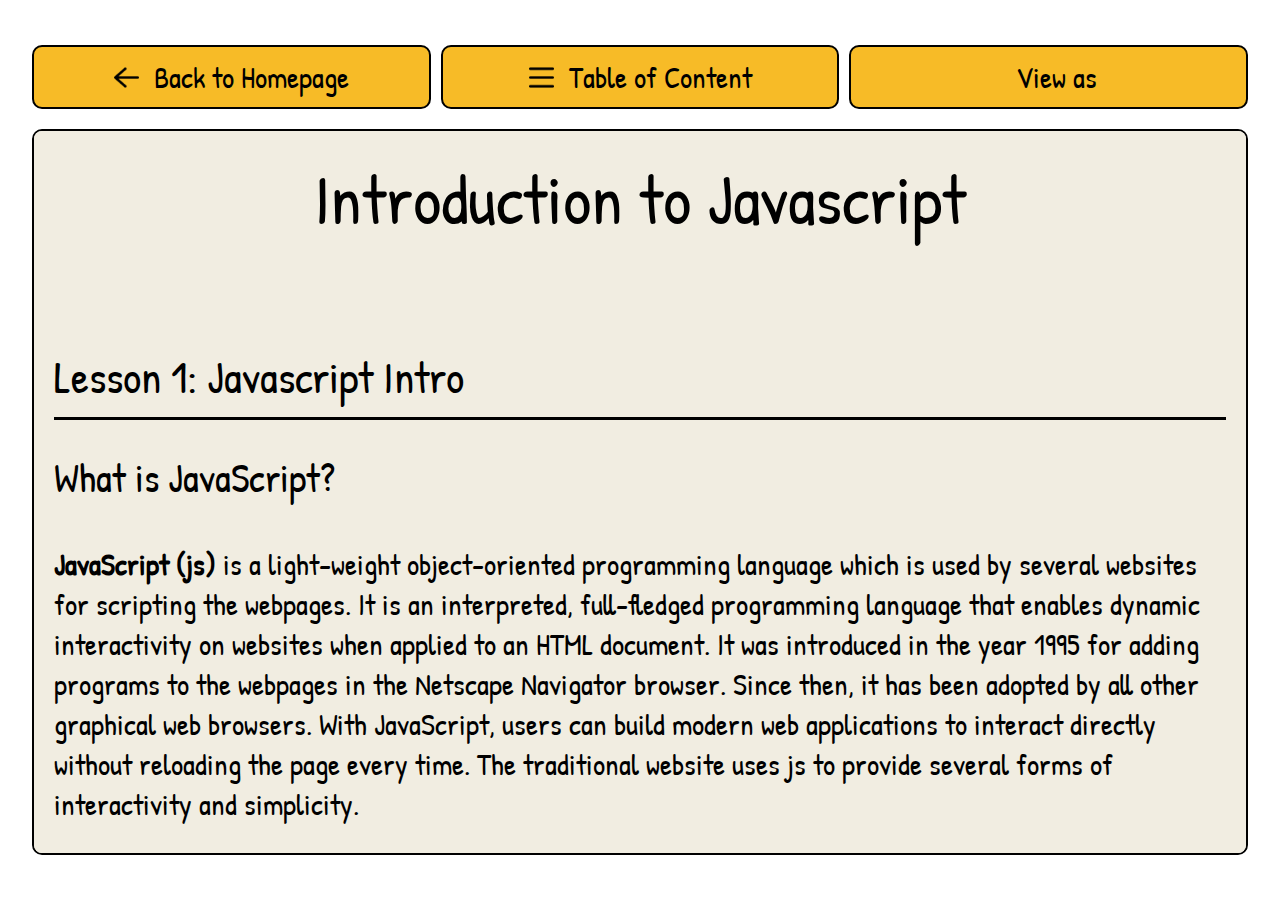
==== week1Module.html @ 113d8185 "Add files via upload" ====
<!DOCTYPE html>
<html lang="en">
<head>
    <meta charset="UTF-8">
    <meta name="viewport" content="width=device-width, initial-scale=1.0">
    <link rel="preconnect" href="https://fonts.googleapis.com">
    <link rel="preconnect" href="https://fonts.gstatic.com" crossorigin>
    <link href="https://fonts.googleapis.com/css2?family=Patrick+Hand&display=swap" rel="stylesheet">
    <link rel="icon" href="Logo.png">
    <link rel="stylesheet" href="module.css">
    <title>Week 1 Module: Introduction to Javascript</title>
</head>
<body>
    <div class="container">
        <div class="buttonContainer">
            <button onclick="goToHome()"> 
                <img src="back-arrow.png" alt="">
                <p>Back to Homepage</p>
            </button>
            <button onclick="showTOC()">
                <img src="hamburger.png" alt="">
                <p>Table of Content</p>
            </button>
            <button onclick="showView()">
                <img src="view.png" alt="">
                <p>View as</p>
            </button>
        </div>

        <div class="tableOfContent" id="tableOfContent">
            <button class="closeBtn" onclick="hideTOC()">
                <img src="close.png">
            </button>
            <a href="#lesson1">Javascript intro</a>
            <a href="#lesson2">Javascript features</a>
            <a href="#lesson3">Javascript history</a>
            <a href="#lesson4">Javascript application</a>
        </div>

        <div class="view" id="view">
            <button class="closeBtn" onclick="hideView()">
                <img src="close.png">
            </button>
            <button class="optionBtn">
                <img src="pdf.png" alt="">
                <p>PDF File</p>
            </button>
            <button class="optionBtn">
                <img src="ppt.png" alt="">
                <p>Power Point Presentation</p>
            </button>
        </div>

        <div class="mainContent">
            <div class="mainTitle">Introduction to Javascript</div>

            <!-- Lesson 1: Javascript Intro -->
            <div class="lessonTitle" id="lesson1">Lesson 1: Javascript Intro</div>
            <div class="content">
                <p class="muchBiggerText">
                    What is JavaScript?
                </p>
                <br>
                <p>
                    <span class="highlight"><span class="bold">JavaScript (js)</span> is a light-weight object-oriented programming language which is 
                        used by several websites for scripting the webpages.</span> It is an interpreted, full-fledged 
                    programming language that enables dynamic interactivity on websites when applied to 
                    an HTML document. It was introduced in the year 1995 for adding programs to the 
                    webpages in the Netscape Navigator browser. Since then, it has been adopted by all 
                    other graphical web browsers. With JavaScript, users can build modern web 
                    applications to interact directly without reloading the page every time. The traditional 
                    website uses js to provide several forms of interactivity and simplicity.
                </p>
                <br>
                <p>
                    Although, JavaScript has no connectivity with Java programming language. The name 
                    was suggested and provided in the times when Java was gaining popularity in the 
                    market. In addition to web browsers, databases such as CouchDB and MongoDB uses 
                    JavaScript as their scripting and query language.
                </p>
            </div>

            <!-- Lesson 2: Javascript Features -->
            <div class="lessonTitle" id="lesson2">Lesson 2: Javascript Features</div>
            <div class="content">
                <p>
                    <p class="muchBiggerText">Javascript also have features and these are:</p>
                    <br>
                    <li>
                        All popular web browsers support JavaScript as they provide built-in execution environments.
                    </li>
                    <li>
                        JavaScript follows the syntax and structure of the C programming language. Thus, it is a structured programming language.
                    </li>
                    <li>
                        JavaScript is a weakly typed language, where certain types are implicitly cast(depending on the operation).
                    </li>
                    <li>
                        JavaScript is an object-oriented programming language that uses prototypes rather than using classes for inheritance.                        
                    </li>
                    <li>
                        It is a light-weighted and interpreted language.
                    </li>
                    <li>
                        It is a case-sensitive language.
                    </li>
                    <li>
                        JavaScript is supportable in several operating systems including, Windows, macOS, etc.
                    </li>
                    <li>
                        It provides good control to the users over the web browsers.
                    </li>
                </p>
            </div>

            <!-- Lesson 3: Javascript History -->
            <div class="lessonTitle" id="lesson3">Lesson 3: Javascript History</div>
            <div class="content">
                <p>
                    In 1993, Mosaic, the first popular web browser, came into existence. In the year 
                    1994, Netscape was founded by Marc Andreessen. He realized that the web needed to 
                    become more dynamic. Thus, a 'glue language' was believed to be provided to HTML to 
                    make web designing easy for designers and part-time programmers. Consequently, in 
                    1995, the company recruited Brendan Eich intending to implement and embed Scheme 
                    programming language to the browser. But, before Brendan could start, the company 
                    merged with Sun Microsystems for adding Java into its Navigator so that it could 
                    compete with Microsoft over the web technologies and platforms. Now, two languages 
                    were there: Java and the scripting language. Further, Netscape decided to give a similar name to the scripting language as Java's. It led to 'Javascript'.
                </p>
                <br>
                <p>
                    Finally, in May 1995, Marc Andreessen coined the first code of Javascript named 
                    'Mocha'. Later, the marketing team replaced the name with 'LiveScript'. But, due to 
                    trademark reasons and certain other reasons, in December 1995, the language was 
                    finally renamed to 'JavaScript'. From then, JavaScript came into existence.
                </p>
            </div>

            <!-- Lesson 4: Javascript Application -->
            <div class="lessonTitle" id="lesson4">Lesson 4: Javascript Application</div>
            <div class="content">
                <p class="muchBiggerText">
                    JavaScript is used to create interactive websites. It is mainly used for:
                </p>
                <br>
                <li>
                    Client-side validation,
                </li>
                <li>
                    Dynamic drop-down menus,
                </li>
                <li>
                    Displaying date and time,
                </li>
                <li>
                    Displaying pop-up windows and dialog boxes (like an alert dialog box, confirm dialog box and prompt dialog box),
                </li>
                <li>
                    Displaying clocks etc.
                </li>
                <br>
                
                <div class="codeBox">
                    <img src="code1.png">
                </div>
            </div>
        </div>
    </div>

    <script>
        const TOC = document.getElementById('tableOfContent')
        const viewAs = document.getElementById('view')

        //Function to show Table of Contents
        function showTOC() {
            TOC.style.display = "flex"
            TOC.classList.add('showTocAnimation')
        }

        //Function to hide Table of Contents
        function hideTOC() {
            TOC.classList.remove('showTocAnimation')
            TOC.style.display = "none"
        }

        //Function to show view as options
        function showView() {
            viewAs.style.display = "flex"
            viewAs.classList.add('showViewAnimation')
        }

        //Function to hide view as options
        function hideView() {
            viewAs.classList.remove('showViewAnimation')
            viewAs.style.display = "none"
        }

        //Function to redirect to homepage
        function goToHome() {
            window.location.href = "homepage.html"
        }
    </script>
</body>
</html>
---- module.css ----
* {
    margin: 0;
    padding: 0;
    color: black;
    font-family: 'Patrick Hand';
    box-sizing: border-box;
}

body {
    display: flex;
    align-items: center;
    justify-content: center;
    width: 100%;
    height: 100dvh;
}

.container {
    width: 95%;
    height: 90%;
    position: relative;
    display: flex;
    flex-direction: column;
    align-items: center;
}

/* Design for button container */
.container .buttonContainer {
    display: flex;
    gap: 10px;
    margin-bottom: 20px;
    width: 100%;
}

/* Design for buttons */
.container .buttonContainer button {
    width: 100%;
    background-color: #F7BB27;
    display: flex;
    gap: 15px;
    align-items: center;
    border: 2px solid black;
    border-radius: 10px;
    padding: 10px;
    cursor: pointer;
    justify-content: center;
}
.container .buttonContainer button:active {
    transform: scale(0.95);
    transition-duration: 0.3s;
}

/* Design for image inside button */
.container .buttonContainer button img {
    height: 25px;
}

/* Design for text inside button */
.container .buttonContainer button p {
    font-size: 30px;
}

/* Design for Table of Content List */
.container .tableOfContent {
    display: flex;
    flex-direction: column;
    width: 33%;
    background-color: white;
    text-align: center;
    padding: 20px;
    gap: 10px;
    border: 2px solid black;
    border-radius: 10px;
    position: absolute;
    z-index: 1;
    top: 70px;
    display: none;
}

/* Design for Table of Content Links/Text */
.container .tableOfContent a {
    text-decoration: none;
    padding: 10px;
    width: 100%;
    border-radius: 5px;
    font-size: 25px;
}
.container .tableOfContent a:hover {
    background-color: rgb(231, 231, 231);
    transition-duration: 0.3s;
}

/* Design for close button for Table of Content */
.container .tableOfContent .closeBtn {
    width: 100%;
    padding: 10px;
    display: flex;
    align-items: center;
    justify-content: end;
    border: none;
    background-color: transparent;
}
.container .tableOfContent .closeBtn img {
    height: 20px;
    cursor: pointer;
}
.container .tableOfContent .closeBtn img:active {
    transform: scale(0.70);
    transition-duration: 0.3s;
}

/* Animation to show Table of Contents */
.showTocAnimation {
    animation-name: showTOC;
    animation-duration: 0.3s;
    animation-timing-function: ease-in;
    animation-iteration-count: 1;
}

@keyframes showTOC {
    from {
        transform: translateY(-300px);
        visibility: hidden;
    }
    to {
        transform: translateY(30px);
    }
}

/* Animation to hide Table of Contents */
.hideTocAnimation {
    animation-name: hideTOC;
    animation-duration: 0.3s;
    animation-timing-function: ease-in;
    animation-iteration-count: 1;
}

@keyframes hideTOC {
    from {
        transform: translateY(70px);
    }
    to {
        transform: translateY(-300px);
        visibility: hidden;
    }
}

/* Design for "view as" options */
.container .view {
    display: flex;
    flex-direction: column;
    width: 32.5%;
    background-color: white;
    text-align: center;
    padding: 20px;
    gap: 10px;
    border: 2px solid black;
    border-radius: 10px;
    position: absolute;
    z-index: 1;
    top: 70px;
    left: 67.5%;
    display: none;
}

/* Design for close button */
.container .view .closeBtn {
    width: 100%;
    padding: 10px;
    display: flex;
    align-items: center;
    justify-content: end;
    border: none;
    background-color: transparent;
}
.container .view .closeBtn img {
    height: 20px;
    cursor: pointer;
}
.container .view .closeBtn img:active {
    transform: scale(0.70);
    transition-duration: 0.3s;
}

/* Design for view as button list */
.container .view .optionBtn {
    text-decoration: none;
    padding: 10px;
    width: 100%;
    border-radius: 5px;
    font-size: 25px;
    cursor: pointer;
    background-color: transparent;
    border: none;
    display: flex;
    align-items: center;
    justify-content: center;
    gap: 20px;
}
.container .view .optionBtn:hover {
    background-color: rgb(231, 231, 231);
    transition-duration: 0.3s;
}

/* Desing for the image inside the view as buttons */
.container .view .optionBtn img {
    height: 30px;
}

/* Animation to show Table of Contents */
.showViewAnimation {
    animation-name: showView;
    animation-duration: 0.3s;
    animation-timing-function: ease-in;
    animation-iteration-count: 1;
}

@keyframes showView {
    from {
        transform: translateY(-300px);
        visibility: hidden;
    }
    to {
        transform: translateY(30px);
    }
}

/* Animation to hide Table of Contents */
.hideViewAnimation {
    animation-name: hideView;
    animation-duration: 0.3s;
    animation-timing-function: ease-in;
    animation-iteration-count: 1;
}

@keyframes hideView {
    from {
        transform: translateY(70px);
    }
    to {
        transform: translateY(-300px);
        visibility: hidden;
    }
}

/* Design for main content */
.container .mainContent {
    width: 100%;
    height: 100%;
    border: 2px solid black;
    padding: 20px;
    border-radius: 10px;
    text-align: center;
    overflow-y: scroll;
    background-color: #F1EDE1;
    scroll-behavior: smooth;
}

::-webkit-scrollbar {
    display: none;
}

/* Design for the main title */
.container .mainContent .mainTitle {
    font-size: 70px;
    margin-bottom: 100px;
}

/* Design for lesson Title */
.container .mainContent .lessonTitle {
    text-align: left;
    font-size: 45px;
    margin-bottom: 30px;
    border-bottom: 3px solid black;
    width: 100%;
    padding-bottom: 10px;
}

/* Design for content */
.container .mainContent .content {
    width: 100%;
    text-align: left;
    font-size: 30px;
    margin-bottom: 30px;
}

/* Design for bold class */
.container .mainContent .content p .bold {
    font-weight: bold;
}

/* Design for highlight class 
.container .mainContent .content p .highlight {
    width: fit-content;
    background-color: lightgray;
}
*/

/* Design for code box */
.container .mainContent .content .codeBox {
    height: 10%;
    width: 100%;
    display: flex;
}
.container .mainContent .content .codeBox img {
    height: 100%;
    width: 100%;
    border-radius: 5px;
    border: 3px solid black;
}


/* Design for much bigger text */
.container .mainContent .content .muchBiggerText {
    font-size: 40px;
}

/* ========================================================= */
/* ====================== TABLET VIEW ====================== */
/* ========================================================= */
@media screen and (max-width: 768px) {
    /* Design for image inside button */
    .container .buttonContainer button img {
        height: 20px;
    }

    /* Design for text inside button */
    .container .buttonContainer button p {
        font-size: 25px;
    }

    /* Design for Table of Content Links/Text */
    .container .tableOfContent a {
        font-size: 20px;
    }

    /* Design for view as button list */
    .container .view .optionBtn {
        font-size: 20px;
    }

    /* Desing for the image inside the view as buttons */
    .container .view .optionBtn img {
        height: 25px;
    }

    /* Design for the main title */
    .container .mainContent .mainTitle {
        font-size: 50px;
    }

    /* Design for lesson Title */
    .container .mainContent .lessonTitle {
        font-size: 40px;
    }

    /* Design for content */
    .container .mainContent .content {
        font-size: 25px;
    }

    /* Design for much bigger text */
    .container .mainContent .content .muchBiggerText {
        font-size: 25px;
    }
}

/* ========================================================= */
/* ====================== MOBILE VIEW ====================== */
/* ========================================================= */
@media screen and (max-width: 425px) {
    /* Design for table of content */
    .container .tableOfContent {
        width: 90%;
    }

    /* Design for view as container */
    .container .tableOfContent {
        top: 85px;
    }

    /* Design for "view as" options */
    .container .view {
        width: 90%;
        top: 85px;
        left: 5%;
    }

    /* Design for view as button list */
    .container .view .optionBtn {
        font-size: 20px;
    }

    /* Desing for the image inside the view as buttons */
    .container .view .optionBtn img {
        height: 30px;
    }

    /* Animation to show Table of Contents */
    .showViewAnimation {
        animation-name: showView;
        animation-duration: 0.3s;
        animation-timing-function: ease-in;
        animation-iteration-count: 1;
    }

    /* Design for image inside button */
    .container .buttonContainer button img {
        height: 15px;
    }

    /* Design for text inside button */
    .container .buttonContainer button p {
        font-size: 20px;
    }

    /* Design for the main title */
    .container .mainContent .mainTitle {
        font-size: 40px;
    }

    /* Design for lesson Title */
    .container .mainContent .lessonTitle {
        font-size: 30px;
    }

    /* Design for content */
    .container .mainContent .content {
        font-size: 20px;
    }

    /* Design for much bigger text */
    .container .mainContent .content .muchBiggerText {
        font-size: 25px;
    }
}
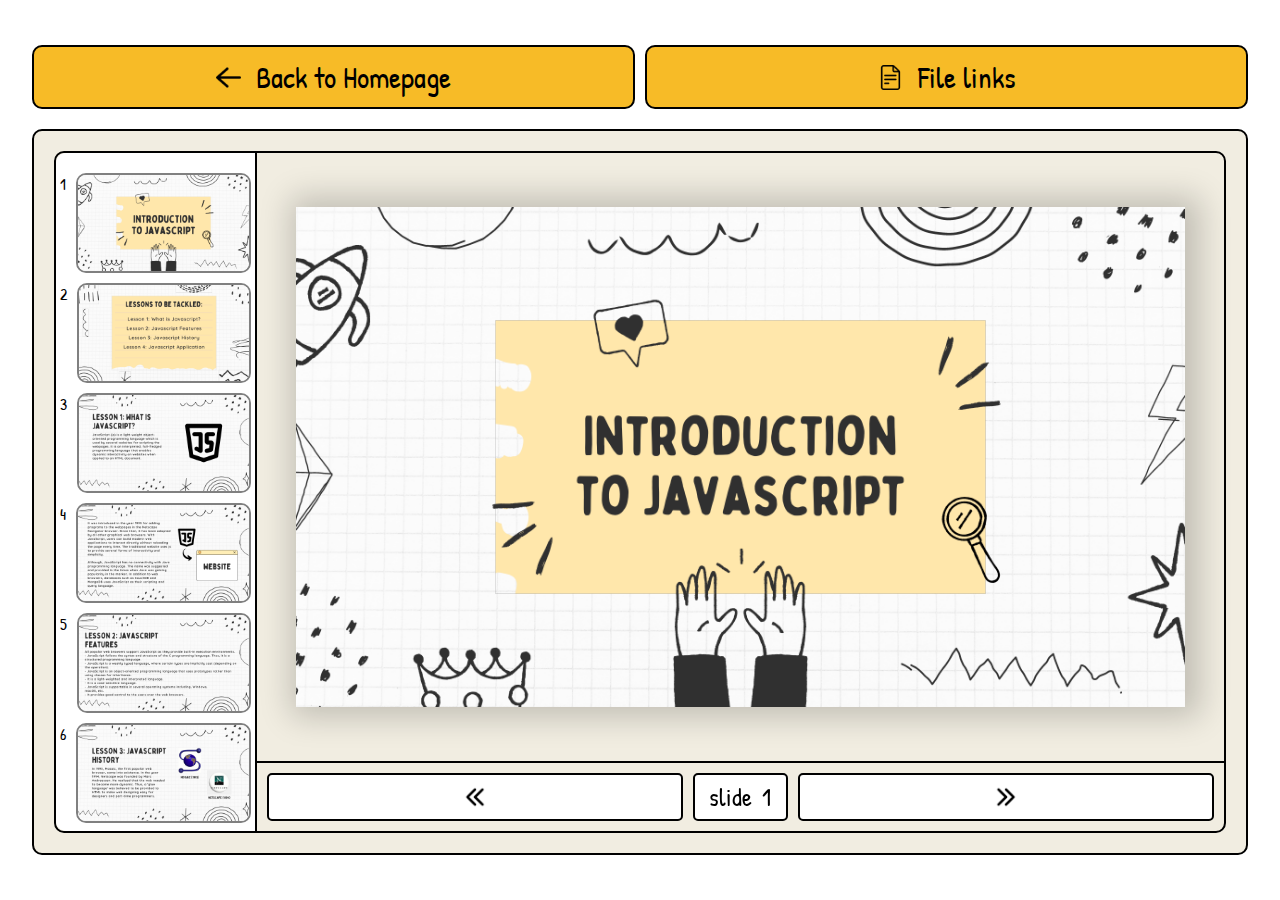
==== commit 5b60b32d: "Add files via upload" ====
--- a/week1Module.html
+++ b/week1Module.html
@@ -17,151 +17,85 @@
                 <img src="back-arrow.png" alt="">
                 <p>Back to Homepage</p>
             </button>
-            <button onclick="showTOC()">
-                <img src="hamburger.png" alt="">
-                <p>Table of Content</p>
+            <button onclick="showView()">
+                <img src="document.png" alt="">
+                <p>File links</p>
             </button>
-            <button onclick="showView()">
-                <img src="view.png" alt="">
-                <p>View as</p>
-            </button>
-        </div>
-
-        <div class="tableOfContent" id="tableOfContent">
-            <button class="closeBtn" onclick="hideTOC()">
-                <img src="close.png">
-            </button>
-            <a href="#lesson1">Javascript intro</a>
-            <a href="#lesson2">Javascript features</a>
-            <a href="#lesson3">Javascript history</a>
-            <a href="#lesson4">Javascript application</a>
         </div>
 
         <div class="view" id="view">
             <button class="closeBtn" onclick="hideView()">
                 <img src="close.png">
             </button>
-            <button class="optionBtn">
-                <img src="pdf.png" alt="">
-                <p>PDF File</p>
-            </button>
-            <button class="optionBtn">
-                <img src="ppt.png" alt="">
-                <p>Power Point Presentation</p>
-            </button>
+            <a href="https://cdn.fbsbx.com/v/t59.2708-21/151386082_770819666897575_1901080216390887080_n.pdf/Web-Development-4th-Quarter.pdf?_nc_cat=107&ccb=1-7&_nc_sid=2b0e22&_nc_eui2=AeGG5YiZfAIyf514VdfzyFKhr7Lo-Siz1Fuvsuj5KLPUW4N-5VxcyynCzh87qTei731RD3iJz98T0epo8TkoNqrc&_nc_ohc=h735pNy9fMkAX8tb8tc&_nc_ht=cdn.fbsbx.com&oh=03_AdQWgD7X4gr9s8c9zA1epqXO4qTBT8zAOikleT3JEeYbQg&oe=6602F5B1&dl=1" style="text-decoration: none;">
+                <button class="optionBtn">
+                    <img src="pdf.png" alt="">
+                    <p>PDF File</p>
+                </button>
+            </a>
+            <a href="https://cdn.fbsbx.com/v/t59.2708-21/434280670_831884545622688_9212167220445459350_n.pptx/WEEK-1-Introduction-to-Javascript.pptx?_nc_cat=104&ccb=1-7&_nc_sid=2b0e22&_nc_eui2=AeEG_3UCXKe158xSg6qVQ_hJb2melNfGlXlvaZ6U18aVeRP-LRxEWsd2Z-IyFSmMZux9y2mltfeaybG5aELuKDu3&_nc_ohc=OFA4au7sS2wAX8xJWNl&_nc_ht=cdn.fbsbx.com&oh=03_AdSWdqJQQa0I9IFAsvI5NX8eTigkp6XymYEsVWFVafjTgg&oe=660318F2&dl=1" style="text-decoration: none;">
+                <button class="optionBtn">
+                    <img src="ppt.png" alt="">
+                    <p>PPT File</p>
+                </button>
+            </a>
         </div>
 
         <div class="mainContent">
-            <div class="mainTitle">Introduction to Javascript</div>
-
-            <!-- Lesson 1: Javascript Intro -->
-            <div class="lessonTitle" id="lesson1">Lesson 1: Javascript Intro</div>
-            <div class="content">
-                <p class="muchBiggerText">
-                    What is JavaScript?
-                </p>
-                <br>
-                <p>
-                    <span class="highlight"><span class="bold">JavaScript (js)</span> is a light-weight object-oriented programming language which is 
-                        used by several websites for scripting the webpages.</span> It is an interpreted, full-fledged 
-                    programming language that enables dynamic interactivity on websites when applied to 
-                    an HTML document. It was introduced in the year 1995 for adding programs to the 
-                    webpages in the Netscape Navigator browser. Since then, it has been adopted by all 
-                    other graphical web browsers. With JavaScript, users can build modern web 
-                    applications to interact directly without reloading the page every time. The traditional 
-                    website uses js to provide several forms of interactivity and simplicity.
-                </p>
-                <br>
-                <p>
-                    Although, JavaScript has no connectivity with Java programming language. The name 
-                    was suggested and provided in the times when Java was gaining popularity in the 
-                    market. In addition to web browsers, databases such as CouchDB and MongoDB uses 
-                    JavaScript as their scripting and query language.
-                </p>
-            </div>
-
-            <!-- Lesson 2: Javascript Features -->
-            <div class="lessonTitle" id="lesson2">Lesson 2: Javascript Features</div>
-            <div class="content">
-                <p>
-                    <p class="muchBiggerText">Javascript also have features and these are:</p>
-                    <br>
-                    <li>
-                        All popular web browsers support JavaScript as they provide built-in execution environments.
-                    </li>
-                    <li>
-                        JavaScript follows the syntax and structure of the C programming language. Thus, it is a structured programming language.
-                    </li>
-                    <li>
-                        JavaScript is a weakly typed language, where certain types are implicitly cast(depending on the operation).
-                    </li>
-                    <li>
-                        JavaScript is an object-oriented programming language that uses prototypes rather than using classes for inheritance.                        
-                    </li>
-                    <li>
-                        It is a light-weighted and interpreted language.
-                    </li>
-                    <li>
-                        It is a case-sensitive language.
-                    </li>
-                    <li>
-                        JavaScript is supportable in several operating systems including, Windows, macOS, etc.
-                    </li>
-                    <li>
-                        It provides good control to the users over the web browsers.
-                    </li>
-                </p>
-            </div>
-
-            <!-- Lesson 3: Javascript History -->
-            <div class="lessonTitle" id="lesson3">Lesson 3: Javascript History</div>
-            <div class="content">
-                <p>
-                    In 1993, Mosaic, the first popular web browser, came into existence. In the year 
-                    1994, Netscape was founded by Marc Andreessen. He realized that the web needed to 
-                    become more dynamic. Thus, a 'glue language' was believed to be provided to HTML to 
-                    make web designing easy for designers and part-time programmers. Consequently, in 
-                    1995, the company recruited Brendan Eich intending to implement and embed Scheme 
-                    programming language to the browser. But, before Brendan could start, the company 
-                    merged with Sun Microsystems for adding Java into its Navigator so that it could 
-                    compete with Microsoft over the web technologies and platforms. Now, two languages 
-                    were there: Java and the scripting language. Further, Netscape decided to give a similar name to the scripting language as Java's. It led to 'Javascript'.
-                </p>
-                <br>
-                <p>
-                    Finally, in May 1995, Marc Andreessen coined the first code of Javascript named 
-                    'Mocha'. Later, the marketing team replaced the name with 'LiveScript'. But, due to 
-                    trademark reasons and certain other reasons, in December 1995, the language was 
-                    finally renamed to 'JavaScript'. From then, JavaScript came into existence.
-                </p>
-            </div>
-
-            <!-- Lesson 4: Javascript Application -->
-            <div class="lessonTitle" id="lesson4">Lesson 4: Javascript Application</div>
-            <div class="content">
-                <p class="muchBiggerText">
-                    JavaScript is used to create interactive websites. It is mainly used for:
-                </p>
-                <br>
-                <li>
-                    Client-side validation,
-                </li>
-                <li>
-                    Dynamic drop-down menus,
-                </li>
-                <li>
-                    Displaying date and time,
-                </li>
-                <li>
-                    Displaying pop-up windows and dialog boxes (like an alert dialog box, confirm dialog box and prompt dialog box),
-                </li>
-                <li>
-                    Displaying clocks etc.
-                </li>
-                <br>
-                
-                <div class="codeBox">
-                    <img src="code1.png">
+            <div class="powerPointView" id="powerPointView">
+                <div class="sidebar">
+                    <div class="slideBox">
+                        <p>1</p>
+                        <img src="week 1 - page 1.png" alt="" id="slide" onclick="sidebarChangeSlide1()">
+                    </div>
+                    <div class="slideBox">
+                        <p>2</p>
+                        <img src="week 1 - page 2.png" alt="" id="slide" onclick="sidebarChangeSlide2()">
+                    </div>
+                    <div class="slideBox">
+                        <p>3</p>
+                        <img src="week 1 - page 3.png" alt="" id="slide" onclick="sidebarChangeSlide3()">
+                    </div>
+                    <div class="slideBox">
+                        <p>4</p>
+                        <img src="week 1 - page 4.png" alt="" id="slide" onclick="sidebarChangeSlide4()">
+                    </div>
+                    <div class="slideBox">
+                        <p>5</p>
+                        <img src="week 1 - page 5.png" alt="" id="slide" onclick="sidebarChangeSlide5()">
+                    </div>
+                    <div class="slideBox">
+                        <p>6</p>
+                        <img src="week 1 - page 6.png" alt="" id="slide" onclick="sidebarChangeSlide6()">
+                    </div>
+                    <div class="slideBox">
+                        <p>7</p>
+                        <img src="week 1 - page 7.png" alt="" id="slide" onclick="sidebarChangeSlide7()">
+                    </div>
+                    <div class="slideBox">
+                        <p>8</p>
+                        <img src="week 1 - page 8.png" alt="" id="slide" onclick="sidebarChangeSlide8()">
+                    </div>
+                    <div class="slideBox">
+                        <p>9</p>
+                        <img src="week 1 - page 9.png" alt="" id="slide" onclick="sidebarChangeSlide9()">
+                    </div>
+                </div>
+                <div class="pptMainContent">
+                    <div class="slideContainer">
+                        <img src="week 1 - page 1.png" id="slideImg">
+                    </div>
+                    <div class="navigation">
+                        <button onclick="prevSlide()">
+                            <img src="left.png" alt="">
+                        </button>
+                        <button>
+                            slide <span id="slideCount">1</span>
+                        </button>
+                        <button onclick="nextSlide()">
+                            <img src="right.png" alt="">
+                        </button>
+                    </div>
                 </div>
             </div>
         </div>
@@ -199,6 +133,119 @@
         function goToHome() {
             window.location.href = "homepage.html"
         }
+
+        //Script for changing slides
+        const image = document.getElementById('slideImg')
+        const displaySlideCounter = document.getElementById('slideCount')
+
+        let currentSlide = 1
+
+        function changeSlide() {
+            switch(currentSlide) {
+                case 0:
+                    image.src = "week 1 - page 1.png"
+                    currentSlide = 2
+                break;
+                case 1:
+                    image.src = "week 1 - page 1.png"
+                    displaySlideCounter.innerHTML = currentSlide
+                break;
+                case 2:
+                    image.src = "week 1 - page 2.png"
+                    displaySlideCounter.innerHTML = currentSlide
+                break;
+                case 3:
+                    image.src = "week 1 - page 3.png"
+                    displaySlideCounter.innerHTML = currentSlide
+                break;
+                case 4:
+                    image.src = "week 1 - page 4.png"
+                    displaySlideCounter.innerHTML = currentSlide
+                break;
+                case 5:
+                    image.src = "week 1 - page 5.png"
+                    displaySlideCounter.innerHTML = currentSlide
+                break;
+                case 6:
+                    image.src = "week 1 - page 6.png"
+                    displaySlideCounter.innerHTML = currentSlide
+                break;
+                case 7:
+                    image.src = "week 1 - page 7.png"
+                    displaySlideCounter.innerHTML = currentSlide
+                break;
+                case 8:
+                    image.src = "week 1 - page 8.png"
+                    displaySlideCounter.innerHTML = currentSlide
+                break;
+                case 9:
+                    image.src = "week 1 - page 9.png"
+                    displaySlideCounter.innerHTML = currentSlide
+                    currentSlide = 0
+                break;
+            }
+        }
+
+        function sidebarChangeSlide1() {
+            currentSlide = 1
+            changeSlide()
+        }
+        function sidebarChangeSlide2() {
+            currentSlide = 2
+            changeSlide()
+        }
+        function sidebarChangeSlide3() {
+            currentSlide = 3
+            changeSlide()
+        }
+        function sidebarChangeSlide4() {
+            currentSlide = 4
+            changeSlide()
+        }
+        function sidebarChangeSlide5() {
+            currentSlide = 5
+            changeSlide()
+        }
+        function sidebarChangeSlide6() {
+            currentSlide = 6
+            changeSlide()
+        }
+        function sidebarChangeSlide7() {
+            currentSlide = 7
+            changeSlide()
+        }
+        function sidebarChangeSlide8() {
+            currentSlide = 8
+            changeSlide()
+        }
+        function sidebarChangeSlide9() {
+            currentSlide = 9
+            changeSlide()
+        }
+
+        function nextSlide() {
+            currentSlide++
+            console.log(currentSlide)
+            changeSlide()
+        }
+        function prevSlide() {
+            currentSlide--
+            console.log(currentSlide)
+            changeSlide()
+        }
+
+        //Script to show or hide ppt view
+        const pptView = document.getElementById('powerPointView')
+        const modulleView = document.getElementById('moduleView')
+        
+        function showPPT() {
+            pptView.style.display = "flex"
+            modulleView.style.display = "none"
+        }
+        function showModule() {
+            pptView.style.display = "none"
+            modulleView.style.display = "block"
+        }
     </script>
 </body>
 </html>--- a/module.css
+++ b/module.css
@@ -288,26 +288,97 @@
     font-weight: bold;
 }
 
-/* Design for highlight class 
-.container .mainContent .content p .highlight {
-    width: fit-content;
-    background-color: lightgray;
-}
-*/
-
-/* Design for code box */
-.container .mainContent .content .codeBox {
+/* Design for powerpoint view */
+.container .mainContent .powerPointView {
+    width: 100%;
+    height: 100%;
+    border: 2px solid black;
+    border-radius: 10px;
+    display: flex;
+}
+
+/* Design for sidebar */
+.container .mainContent .powerPointView .sidebar {
+    width: 20%;
+    height: 100%;
+    padding: 20px;
+    border-right: 2px solid black;
+    display: flex;
+    align-items: center;
+    flex-direction: column;
+    gap: 10px;
+    overflow-y: scroll;
+    background-color: white;
+    border-radius: 10px 0 0 10px;
+}
+.container .mainContent .powerPointView .sidebar .slideBox {
+    display: flex;
+    gap: 10px;
+}
+.container .mainContent .powerPointView .sidebar .slideBox img {
+    height: 100px;
+    border-radius: 10px;
+    border: 2px solid gray;
+    cursor: pointer;
+}
+.container .mainContent .powerPointView .sidebar .slideBox img:hover {
+    transform: scale(1.05);
+    transition-duration: 0.3s;
+}
+
+/* Design for PPT main Content */
+.container .mainContent .powerPointView .pptMainContent {
+    height: 100%;
+    width: 100%;
+    border-radius: 0 10px 10px 0;
+}
+.container .mainContent .powerPointView .pptMainContent .slideContainer {
+    width: 100%;
+    height: 90%;
+    display: flex;
+    align-items: center;
+    justify-content: center;
+    border-bottom: 2px solid black;
+}
+.container .mainContent .powerPointView .pptMainContent .slideContainer img {
+    height: 500px;
+    box-shadow: 5px 0 30px 10px rgba(0, 0, 0, 0.2);
+}
+
+/* Design for PPT navigations */
+.container .mainContent .powerPointView .pptMainContent .navigation {
+    width: 100%;
     height: 10%;
-    width: 100%;
-    display: flex;
-}
-.container .mainContent .content .codeBox img {
+    display: flex;
+    align-items: center;
+    justify-content: center;
+    gap: 10px;
+    padding: 10px;
+}
+.container .mainContent .powerPointView .pptMainContent .navigation button {
+    width: 100%;
     height: 100%;
-    width: 100%;
+    padding: 10px;
+    background-color: white;
+    border: 2px solid black;
     border-radius: 5px;
-    border: 3px solid black;
-}
-
+    cursor: pointer;
+    font-size: 25px;
+    display: flex;
+    align-items: center;
+    justify-content: center;
+    gap: 10px;
+}
+.container .mainContent .powerPointView .pptMainContent .navigation button:nth-child(2) {
+    width: 20%;
+}
+.container .mainContent .powerPointView .pptMainContent .navigation button:active {
+    transform: scale(0.98);
+    transition-duration: 0.1s;
+}
+.container .mainContent .powerPointView .pptMainContent .navigation img {
+    height: 30px;
+}
 
 /* Design for much bigger text */
 .container .mainContent .content .muchBiggerText {
@@ -362,6 +433,36 @@
     .container .mainContent .content .muchBiggerText {
         font-size: 25px;
     }
+
+    /* Design for powerpoint view */
+    .container .mainContent .powerPointView {
+        flex-direction: column-reverse;
+    }
+    .container .mainContent .powerPointView .sidebar .slideBox img {
+        height: 70px;
+    }
+    .container .mainContent .powerPointView .pptMainContent .slideContainer {
+        height: 85%;
+    }
+    .container .mainContent .powerPointView .pptMainContent .slideContainer img {
+        height: 350px;
+    }
+    .container .mainContent .powerPointView .pptMainContent .navigation {
+        border-bottom: 2px solid black;
+        height: 15%;
+    }
+    .container .mainContent .powerPointView .pptMainContent .navigation button {
+        font-size: 20px;
+        padding: 20px;
+    }
+    .container .mainContent .powerPointView .sidebar {
+        width: 100%;
+        height: 20%;
+        border: none;
+        flex-direction: row;
+        gap: 30px;
+        border-radius: 0 0 10px 10px;
+    }
 }
 
 /* ========================================================= */
@@ -432,4 +533,15 @@
     .container .mainContent .content .muchBiggerText {
         font-size: 25px;
     }
+
+    /* Design for PPT view */
+    .container .mainContent .powerPointView .pptMainContent .slideContainer img {
+        height: 190px;
+    }
+    .container .mainContent .powerPointView .pptMainContent .navigation button {
+        font-size: 15px;
+    }
+    .container .mainContent .powerPointView .sidebar {
+        overflow-y: hidden;
+    }
 }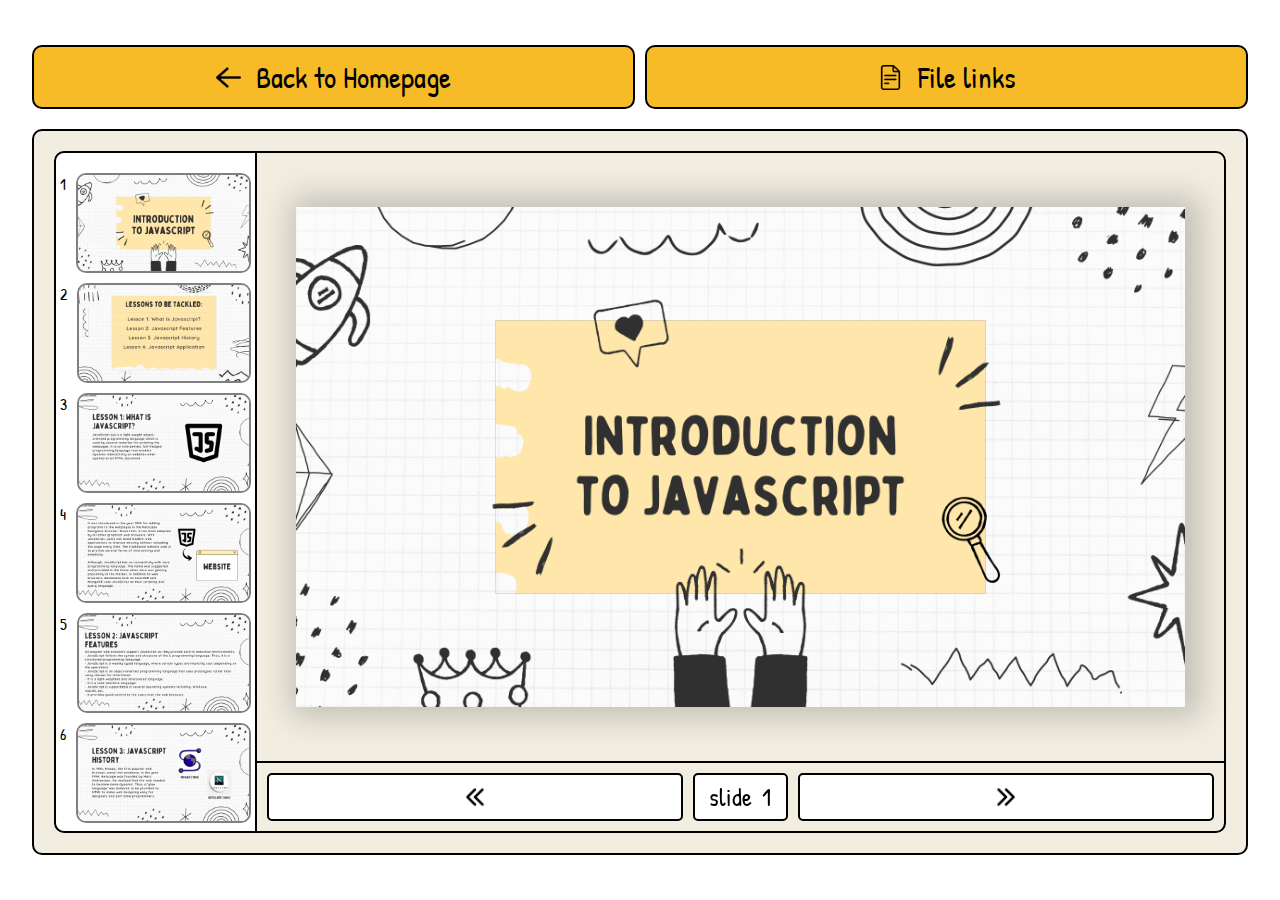
==== commit 826fbe31: "Add files via upload" ====
--- a/week1Module.html
+++ b/week1Module.html
@@ -27,7 +27,7 @@
             <button class="closeBtn" onclick="hideView()">
                 <img src="close.png">
             </button>
-            <a href="https://cdn.fbsbx.com/v/t59.2708-21/151386082_770819666897575_1901080216390887080_n.pdf/Web-Development-4th-Quarter.pdf?_nc_cat=107&ccb=1-7&_nc_sid=2b0e22&_nc_eui2=AeGG5YiZfAIyf514VdfzyFKhr7Lo-Siz1Fuvsuj5KLPUW4N-5VxcyynCzh87qTei731RD3iJz98T0epo8TkoNqrc&_nc_ohc=h735pNy9fMkAX8tb8tc&_nc_ht=cdn.fbsbx.com&oh=03_AdQWgD7X4gr9s8c9zA1epqXO4qTBT8zAOikleT3JEeYbQg&oe=6602F5B1&dl=1" style="text-decoration: none;">
+            <a href="https://cdn.fbsbx.com/v/t59.2708-21/434266085_798300232179718_405023815794929043_n.pdf/WEEK-1-Introduction-to-Javascript-1.pdf?_nc_cat=105&ccb=1-7&_nc_sid=2b0e22&_nc_eui2=AeGVFcvASMd0PgF1_HJ5AXehm1SUwv6WfaKbVJTC_pZ9oj8ICJnnQUPmpFGV4uIovyMxQpHvMpgdbB0a5m1XusM5&_nc_ohc=sYOqiX4Vr0wAX8L-hs3&_nc_ht=cdn.fbsbx.com&oh=03_AdTjYkIVGzzNqpUvcsRVRpCXrGLH2gnh2Eupq1Fpn0rasg&oe=66036658&dl=1" style="text-decoration: none;">
                 <button class="optionBtn">
                     <img src="pdf.png" alt="">
                     <p>PDF File</p>
